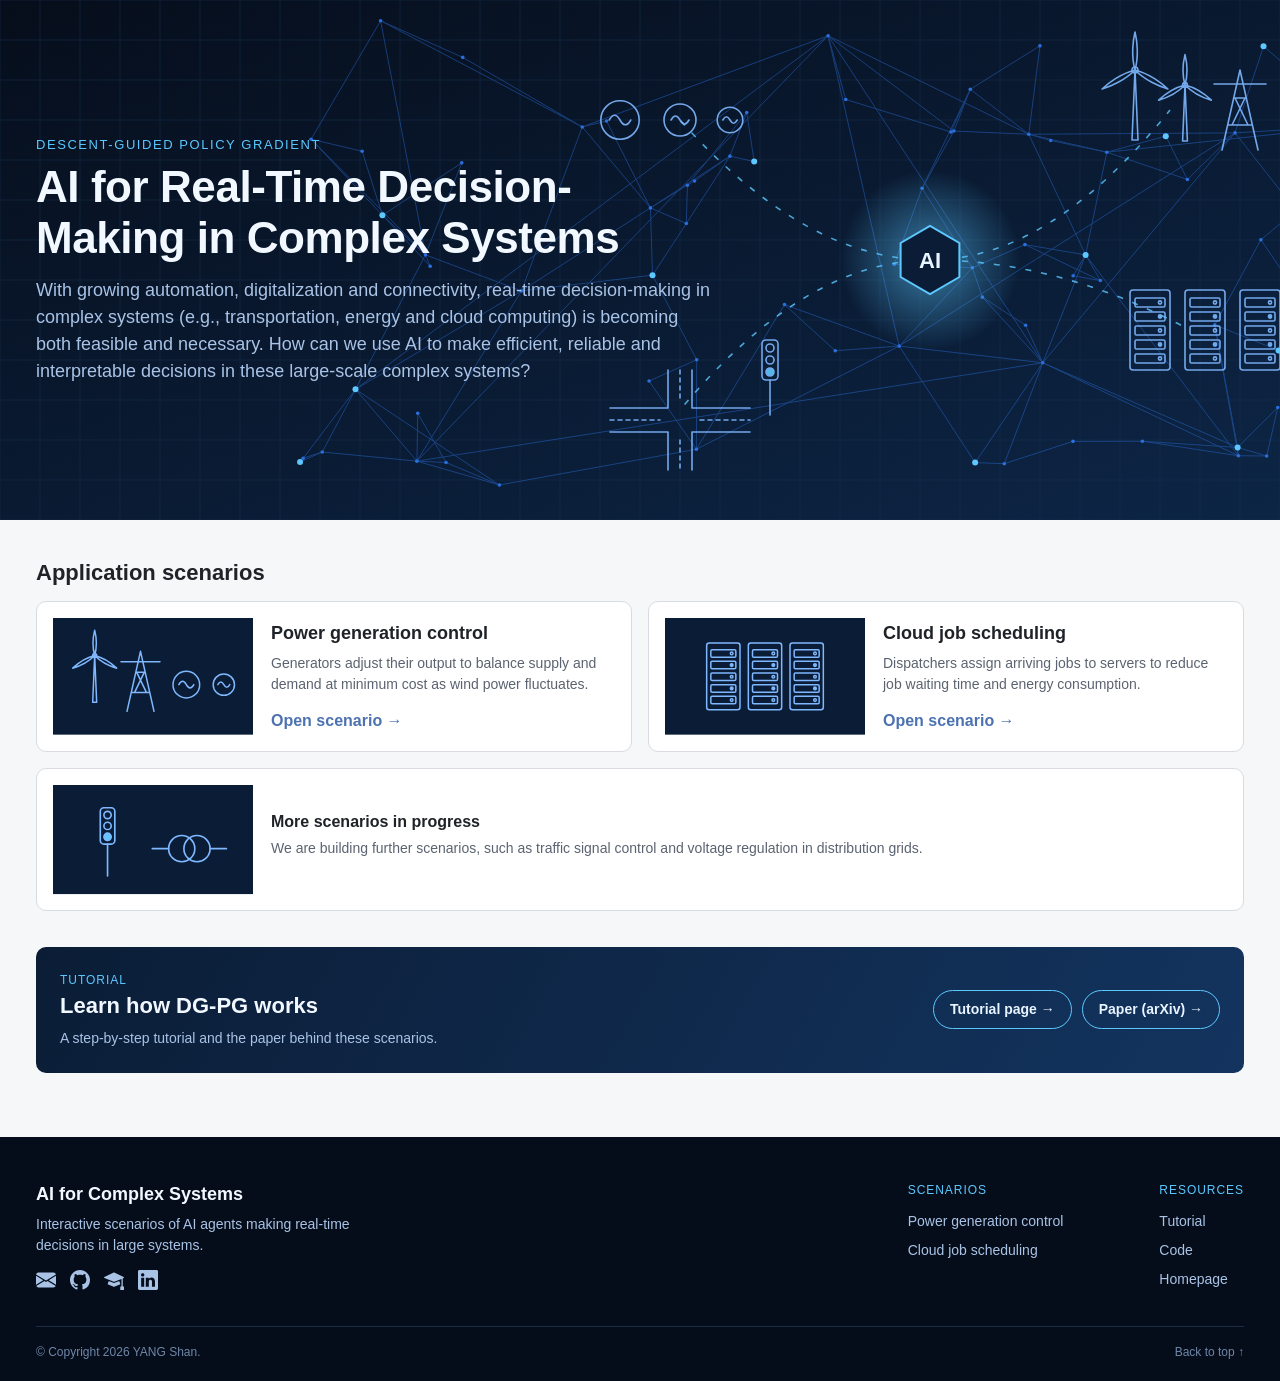
==== index.html @ fe3b3c69 "Update index.html" ====
<!doctype html>
<html lang="en">
<head>
  <meta charset="utf-8">
  <meta name="viewport" content="width=device-width, initial-scale=1">
  <title>AI for Complex Systems</title>
  <link rel="stylesheet" href="assets/site.css">
</head>
<body>
  <header class="hero">
    <div id="hero-art" class="hero-art" aria-hidden="true"></div>
    <div class="hero-text">
      <p class="hero-eyebrow">Descent-Guided Policy Gradient</p>
      <h1>AI for Real-Time Decision-Making in Complex Systems</h1>
      <p>With growing automation, digitalization and connectivity, real-time decision-making in complex systems (e.g., transportation, energy and cloud computing) is becoming both feasible and necessary. How can we use AI to make efficient, reliable and interpretable decisions in these large-scale complex systems?</p>
    </div>
  </header>

  <main class="page">
    <section class="section" id="scenarios" style="margin-top:8px">
      <h2>Application scenarios</h2>
      <div class="grid-2 scenarios">
        <a class="card scenario" href="power.html">
          <div class="scenario-thumb" id="thumb-power"></div>
          <div>
            <h3>Power generation control</h3>
            <p class="note">Generators adjust their output to balance supply and demand at minimum cost as wind power fluctuates.</p>
            <span class="enter">Open scenario →</span>
          </div>
        </a>
        <a class="card scenario" href="cloud.html">
          <div class="scenario-thumb" id="thumb-cloud"></div>
          <div>
            <h3>Cloud job scheduling</h3>
            <p class="note">Dispatchers assign arriving jobs to servers to reduce job waiting time and energy consumption.</p>
            <span class="enter">Open scenario →</span>
          </div>
        </a>
      </div>
      <div class="card more-scenarios">
        <div class="scenario-thumb small" id="thumb-more"></div>
        <div>
          <h3>More scenarios in progress</h3>
          <p class="note">We are building further scenarios, such as traffic signal control and voltage regulation in distribution grids.</p>
        </div>
      </div>
    </section>

    <section class="section">
      <div class="card tutorial" id="tutorial-link">
        <div>
          <p class="eyebrow">Tutorial</p>
          <h2>Learn how DG-PG works</h2>
          <p class="note">A step-by-step tutorial and the paper behind these scenarios.</p>
        </div>
        <div class="tutorial-links">
          <a class="pill" href="https://seanys.github.io/blog/2026/why-we-need-analytical-models-to-guide-training-for-scalable-multi-agent-learning/">Tutorial page →</a>
          <a class="pill" href="https://arxiv.org/abs/2602.20078">Paper (arXiv) →</a>
        </div>
      </div>
    </section>
  </main>

  <footer class="site-footer">
    <div class="footer-inner">
      <div class="footer-brand">
        <p class="footer-title">AI for Complex Systems</p>
        <p>Interactive scenarios of AI agents making real-time decisions in large systems.</p>
        <div class="footer-icons">
          <a href="mailto:yang-shan@nus.edu.sg" title="Email" aria-label="Email"><svg viewBox="0 0 16 16"><path d="M.05 3.555A2 2 0 012 2h12a2 2 0 011.95 1.555L8 8.414.05 3.555zM0 4.697v7.104l5.803-3.558L0 4.697zM6.761 8.83l-6.57 4.027A2 2 0 002 14h12a2 2 0 001.808-1.144l-6.57-4.027L8 9.586l-1.239-.757zm3.436-.586L16 11.801V4.697l-5.803 3.546z"/></svg></a>
          <a href="https://github.com/seanys" title="GitHub" aria-label="GitHub"><svg viewBox="0 0 16 16"><path d="M8 0C3.58 0 0 3.58 0 8c0 3.54 2.29 6.53 5.47 7.59.4.07.55-.17.55-.38 0-.19-.01-.82-.01-1.49-2.01.37-2.53-.49-2.69-.94-.09-.23-.48-.94-.82-1.13-.28-.15-.68-.52-.01-.53.63-.01 1.08.58 1.23.82.72 1.21 1.87.87 2.33.66.07-.52.28-.87.51-1.07-1.78-.2-3.64-.89-3.64-3.95 0-.87.31-1.59.82-2.15-.08-.2-.36-1.02.08-2.12 0 0 .67-.21 2.2.82.64-.18 1.32-.27 2-.27.68 0 1.36.09 2 .27 1.53-1.04 2.2-.82 2.2-.82.44 1.1.16 1.92.08 2.12.51.56.82 1.27.82 2.15 0 3.07-1.87 3.75-3.65 3.95.29.25.54.73.54 1.48 0 1.07-.01 1.93-.01 2.2 0 .21.15.46.55.38A8.013 8.013 0 0016 8c0-4.42-3.58-8-8-8z"/></svg></a>
          <a href="https://scholar.google.com/citations?user=Z__RCosAAAAJ" title="Google Scholar" aria-label="Google Scholar"><svg viewBox="0 0 16 16"><path d="M8.211 2.047a.5.5 0 00-.422 0l-7.5 3.5a.5.5 0 00.025.917l7.5 3a.5.5 0 00.372 0L14 7.14V13a1 1 0 00-1 1v2h3v-2a1 1 0 00-1-1V6.739l.686-.275a.5.5 0 00.025-.917l-7.5-3.5z"/><path d="M4.176 9.032a.5.5 0 00-.656.327l-.5 1.7a.5.5 0 00.294.605l4.5 1.8a.5.5 0 00.372 0l4.5-1.8a.5.5 0 00.294-.605l-.5-1.7a.5.5 0 00-.656-.327L8 10.466 4.176 9.032z"/></svg></a>
          <a href="https://www.linkedin.com/in/shan-yang-712135141" title="LinkedIn" aria-label="LinkedIn"><svg viewBox="0 0 16 16"><path d="M0 1.146C0 .513.526 0 1.175 0h13.65C15.474 0 16 .513 16 1.146v13.708c0 .633-.526 1.146-1.175 1.146H1.175C.526 16 0 15.487 0 14.854V1.146zm4.943 12.248V6.169H2.542v7.225h2.401zm-1.2-8.212c.837 0 1.358-.554 1.358-1.248-.015-.709-.52-1.248-1.342-1.248-.822 0-1.359.54-1.359 1.248 0 .694.521 1.248 1.327 1.248h.016zm4.908 8.212V9.359c0-.216.016-.432.08-.586.173-.431.568-.878 1.232-.878.869 0 1.216.662 1.216 1.634v3.865h2.401V9.25c0-2.22-1.184-3.252-2.764-3.252-1.274 0-1.845.7-2.165 1.193v.025h-.016a5.54 5.54 0 01.016-.025V6.169h-2.4c.03.678 0 7.225 0 7.225h2.4z"/></svg></a>
        </div>
      </div>
      <nav class="footer-col" aria-label="Scenarios">
        <p class="footer-head">Scenarios</p>
        <a href="power.html">Power generation control</a>
        <a href="cloud.html">Cloud job scheduling</a>
      </nav>
      <nav class="footer-col" aria-label="Resources">
        <p class="footer-head">Resources</p>
        <a href="https://seanys.github.io/blog/2026/why-we-need-analytical-models-to-guide-training-for-scalable-multi-agent-learning/">Tutorial</a>
        <a href="https://github.com/seanys/Descent-Guided-Policy-Gradient-for-Scalable-Cooperative-Multi-Agent-Learning">Code</a>
        <a href="https://seanys.github.io/">Homepage</a>
      </nav>
    </div>
    <div class="footer-bottom">
      <span>© Copyright 2026 <a href="https://seanys.github.io/">YANG Shan</a>.</span>
      <a href="#">Back to top ↑</a>
    </div>
  </footer>

  <script src="data/power.js"></script>
  <script src="data/cloud.js" onerror="window.DGPG_CLOUD = null"></script>
  <script src="assets/plot.js"></script>
  <script src="assets/home.js"></script>
</body>
</html>
---- assets/site.css ----
:root {
  /* Type scale (Material Design 3 baseline): 32 / 22 / 16 / 14 / 12 px. */
  --blue: #4C72B0;
  --orange: #DD8452;
  --green: #55A868;
  --red: #C44E52;
  --purple: #8172B3;
  --gray: #8C8C8C;
  --ink: #1f2328;
  --muted: #5b6370;
  --line: #d8dbe0;
  --grid: #ececec;
  --panel: #ffffff;
  --page: #f6f7f9;
  --bar: #b9c3d3;
  font-family: Helvetica, Arial, sans-serif;
  color: var(--ink);
}

* { box-sizing: border-box; }

body {
  margin: 0;
  background: var(--page);
  font-size: 16px;
  line-height: 1.5;
}

.page {
  max-width: 1240px;
  margin: 0 auto;
  padding: 28px 16px 64px;
}

a { color: var(--blue); text-decoration: none; }
a:hover { text-decoration: underline; }

h1 { font-size: 32px; margin: 4px 0 8px; letter-spacing: -0.01em; }
h2 { font-size: 22px; margin: 0 0 6px; }
h3 { font-size: 16px; margin: 0 0 4px; }
p { margin: 0 0 10px; }

.eyebrow {
  font-size: 12px;
  letter-spacing: 0.08em;
  text-transform: uppercase;
  color: var(--muted);
  margin: 0;
}

.lead { font-size: 16px; color: var(--muted); }
.note { font-size: 14px; color: var(--muted); }

.card {
  background: var(--panel);
  border: 1px solid var(--line);
  border-radius: 10px;
  padding: 16px;
}

.section { margin-top: 36px; }
.section > .intro { margin-bottom: 14px; }

.grid-2 { display: grid; grid-template-columns: 1fr 1fr; gap: 16px; }
.grid-3 { display: grid; grid-template-columns: repeat(3, 1fr); gap: 16px; }

@media (max-width: 860px) {
  .grid-2, .grid-3 { grid-template-columns: 1fr; }
}

.chips {
  display: grid;
  grid-template-columns: repeat(4, 1fr);
  gap: 10px;
  margin-top: 16px;
}
@media (max-width: 860px) { .chips { grid-template-columns: 1fr 1fr; } }
.chip {
  background: var(--panel);
  border: 1px solid var(--line);
  border-radius: 8px;
  padding: 10px 12px;
  font-size: 14px;
}
.chip b { display: block; font-size: 12px; letter-spacing: 0.06em; text-transform: uppercase; color: var(--muted); margin-bottom: 2px; }

.controls {
  display: flex;
  flex-wrap: wrap;
  align-items: center;
  gap: 12px;
  margin: 20px 0 14px;
  padding: 10px 0;
}
.controls input[type=range] { flex: 1; min-width: 160px; accent-color: var(--blue); }
.controls output { font-variant-numeric: tabular-nums; min-width: 92px; font-size: 14px; }

button {
  font: inherit;
  font-size: 14px;
  border: 1px solid var(--line);
  background: var(--panel);
  color: var(--ink);
  border-radius: 6px;
  padding: 6px 12px;
  cursor: pointer;
}
button.primary { background: var(--blue); border-color: var(--blue); color: #fff; min-width: 76px; }
button[aria-pressed=true] { background: var(--ink); color: #fff; border-color: var(--ink); }
.speed { display: flex; gap: 4px; }
.speed button { padding: 6px 8px; }

.panel-head { display: flex; justify-content: space-between; align-items: baseline; gap: 8px; }
.tag { font-size: 12px; font-weight: bold; padding: 2px 8px; border-radius: 10px; color: #fff; }
.tag.baseline { background: var(--orange); }
.tag.dgpg { background: var(--blue); }

.kpis { display: grid; grid-template-columns: repeat(3, 1fr); gap: 8px; margin: 10px 0 6px; }
.kpi { border-top: 1px solid var(--line); padding-top: 6px; }
.kpi span { display: block; font-size: 12px; color: var(--muted); }
.kpi strong { font-size: 22px; font-variant-numeric: tabular-nums; }

svg { display: block; width: 100%; height: auto; overflow: visible; }
svg text { font-family: Helvetica, Arial, sans-serif; fill: var(--ink); }
.axis-label { font-size: 14px; }
.tick-label { font-size: 12px; }
.legend-label { font-size: 14px; }
.fleet .tile { cursor: pointer; }
.fleet .tile:hover rect.frame { stroke: var(--ink); }

.legend-inline { display: flex; flex-wrap: wrap; gap: 14px; font-size: 14px; color: var(--muted); margin-top: 8px; }
.legend-inline i { display: inline-block; width: 14px; height: 3px; vertical-align: middle; margin-right: 5px; }

.formula { font-size: 16px; background: #f0f2f5; border-radius: 6px; padding: 8px 12px; display: inline-block; margin: 4px 0 10px; }

.scenario-card { display: grid; grid-template-columns: 220px 1fr; gap: 18px; align-items: center; color: inherit; }
.scenario-card:hover { text-decoration: none; border-color: var(--blue); }
@media (max-width: 640px) { .scenario-card { grid-template-columns: 1fr; } }
.enter { display: inline-block; margin-top: 8px; font-weight: bold; color: var(--blue); }

.slider-row { display: flex; align-items: center; gap: 10px; margin: 6px 0 10px; font-size: 14px; }
.slider-row input { flex: 1; accent-color: var(--blue); }

.problem { margin-top: 8px; }
.spec { display: grid; grid-template-columns: 1.3fr 1fr 1fr; gap: 14px; margin-top: 18px; }
@media (max-width: 860px) { .spec { grid-template-columns: 1fr; } }
.spec > div { display: grid; grid-template-columns: 36px 1fr; gap: 12px; align-items: start; padding: 14px; border-radius: 10px; background: var(--page); }
.spec b { display: block; font-size: 14px; margin-bottom: 2px; }
.spec p { margin: 0; font-size: 16px; }
.spec-icon { width: 36px; height: 36px; padding: 7px; border-radius: 50%; background: #fff; fill: none; stroke: var(--blue); stroke-width: 1.8; stroke-linecap: round; stroke-linejoin: round; }
.spec > div.goal { background: #e8eef7; }
.spec .goal b { color: var(--blue); }
.spec .goal p { font-size: 18px; font-weight: bold; line-height: 1.35; }
.kpi em.delta { display: block; font-style: normal; font-size: 12px; font-weight: bold; color: var(--green); }
.kpi em.delta.worse { color: var(--muted); }
.steps { padding: 8px 20px; }
.step { position: relative; display: grid; grid-template-columns: 40px 200px 1fr; gap: 18px; align-items: center; padding: 18px 0; border-top: 1px solid var(--line); }
.step:first-of-type { border-top: none; }
.step-num { width: 32px; height: 32px; border-radius: 50%; background: var(--blue); color: #fff; font-weight: bold; display: grid; place-items: center; z-index: 1; }
.step:not(:last-of-type)::before { content: ""; position: absolute; left: 15px; top: 50%; height: 100%; border-left: 2px solid #c9d4e5; }
.step-head b { display: block; font-size: 16px; }
.step-tag { display: inline-block; margin-top: 4px; font-size: 12px; color: var(--blue); background: #e8eef7; border-radius: 10px; padding: 1px 8px; }
.step-body math { font-size: 19px; }
.step-body p { margin: 6px 0 0; font-size: 14px; color: var(--muted); }
@media (max-width: 860px) { .step { grid-template-columns: 40px 1fr; } .step-body { grid-column: 2; } }
.scaling { gap: 28px; align-items: start; }
.scaling h3 { margin-bottom: 8px; }
.steps-lead { margin: 0 0 6px; color: var(--muted); }
.steps-summary { margin: 4px 0 16px; padding: 14px 16px; border-radius: 10px; background: #e8eef7; font-weight: bold; }

/* Overview page */
.hero { position: relative; min-height: 520px; overflow: hidden; background: #060d1a; display: flex; align-items: center; }
.hero-art { position: absolute; inset: 0; }
.hero-art svg { width: 100%; height: 100%; }
.hero-text { position: relative; max-width: 1240px; width: 100%; margin: 0 auto; padding: 0 16px; }
.hero-text > * { max-width: 680px; }
.hero-text h1 { color: #f2f8ff; font-size: 44px; line-height: 1.15; margin: 8px 0 14px; }
.hero-text p { color: #a9c3e6; font-size: 18px; margin: 0; }
.hero-text .hero-eyebrow { color: #5cc8ff; font-size: 13px; letter-spacing: 0.12em; text-transform: uppercase; }
@media (max-width: 860px) { .hero-text h1 { font-size: 32px; } }
.pulse { animation: pulse 2.6s ease-in-out infinite; }
@keyframes pulse { 0%, 100% { opacity: 0.35; } 50% { opacity: 1; } }
.flow { stroke-dasharray: 6 10; animation: flow 1.6s linear infinite; }
@keyframes flow { to { stroke-dashoffset: -32; } }
@media (prefers-reduced-motion: reduce) { .pulse, .flow { animation: none; } }

.scenarios { margin-top: 12px; }
.scenario { display: grid; grid-template-columns: 200px 1fr; gap: 18px; align-items: center; color: inherit; }
.scenario:hover, .more-scenarios:hover { text-decoration: none; border-color: var(--blue); }
.scenario-thumb svg { border-radius: 8px; }
.scenario h3 { font-size: 18px; margin-bottom: 6px; }
.scenario .note { margin-bottom: 6px; }
@media (max-width: 640px) { .scenario { grid-template-columns: 1fr; } }
.more-scenarios { display: grid; grid-template-columns: 200px 1fr; gap: 18px; align-items: center; margin-top: 16px; }
.scenario-thumb.small svg { max-height: 110px; }
.tutorial { display: flex; justify-content: space-between; align-items: center; gap: 20px; flex-wrap: wrap; padding: 24px; color: #e8f4ff; background: linear-gradient(120deg, #0b1d36, #13345f); border: none; }
.tutorial .eyebrow { color: #5cc8ff; }
.tutorial h2 { color: #f2f8ff; }
.tutorial .note { color: #a9c3e6; margin: 0; }
.tutorial-links { display: flex; gap: 10px; flex-wrap: wrap; }
.pill { display: inline-block; padding: 8px 16px; border-radius: 20px; border: 1px solid #5cc8ff; color: #e8f4ff; font-size: 14px; font-weight: bold; }
.pill:hover { background: rgba(92, 200, 255, 0.15); text-decoration: none; }

.site-footer { background: #060d1a; color: #a9c3e6; font-size: 14px; padding: 44px 0 20px; }
.site-footer a { color: #a9c3e6; }
.site-footer a:hover { color: #f2f8ff; text-decoration: none; }
.footer-inner { max-width: 1240px; margin: 0 auto; padding: 0 16px; display: grid; grid-template-columns: 1fr auto auto; gap: 96px; }
.footer-brand p { margin: 0 0 6px; max-width: 360px; }
.footer-title { color: #f2f8ff; font-size: 18px; font-weight: bold; }
.footer-icons { display: flex; gap: 14px; margin-top: 14px; }
.footer-icons svg { width: 20px; height: 20px; fill: currentColor; display: block; }
.footer-col { display: flex; flex-direction: column; gap: 8px; }
.footer-head { margin: 0 0 4px; color: #5cc8ff; font-size: 12px; letter-spacing: 0.08em; text-transform: uppercase; }
.footer-bottom { max-width: 1208px; margin: 36px auto 0; padding-top: 16px; border-top: 1px solid #1c2c45; display: flex; justify-content: space-between; gap: 16px; flex-wrap: wrap; font-size: 12px; color: #6f86a8; }
.footer-bottom a { color: #6f86a8; }
@media (max-width: 640px) { .footer-inner { grid-template-columns: 1fr 1fr; gap: 24px; } .footer-brand { grid-column: 1 / -1; } .footer-bottom { margin-left: 16px; margin-right: 16px; } }
body:has(> .site-footer) { min-height: 100vh; display: flex; flex-direction: column; }
body:has(> .site-footer) > main { flex: 1; width: 100%; }

.site-header { position: sticky; top: 0; z-index: 10; background: #060d1a; border-bottom: 1px solid #1c2c45; }
.header-inner { max-width: 1240px; margin: 0 auto; padding: 0 16px; height: 56px; display: flex; align-items: center; justify-content: space-between; gap: 16px; }
.header-brand { color: #f2f8ff; font-weight: bold; font-size: 16px; white-space: nowrap; }
.header-brand:hover { color: #fff; text-decoration: none; }
.header-nav { display: flex; align-items: center; gap: 24px; font-size: 14px; }
.header-nav > a, .nav-menu summary { color: #a9c3e6; white-space: nowrap; cursor: pointer; }
.header-nav > a:hover, .nav-menu summary:hover, .nav-menu[open] summary { color: #f2f8ff; text-decoration: none; }
.nav-menu { position: relative; }
.nav-menu summary { list-style: none; }
.nav-menu summary::-webkit-details-marker { display: none; }
.nav-menu summary::after { content: ""; display: inline-block; width: 6px; height: 6px; margin-left: 7px; border-right: 1.5px solid currentColor; border-bottom: 1.5px solid currentColor; transform: translateY(-3px) rotate(45deg); }
.nav-menu[open] summary::after { transform: translateY(0) rotate(-135deg); }
.nav-menu-list { position: absolute; right: 0; top: calc(100% + 14px); min-width: 240px; max-height: 70vh; overflow-y: auto; padding: 6px; background: #0b1d36; border: 1px solid #1c2c45; border-radius: 10px; box-shadow: 0 10px 28px rgba(0, 0, 0, 0.35); display: flex; flex-direction: column; }
.nav-menu-list a { color: #a9c3e6; padding: 8px 12px; border-radius: 6px; white-space: nowrap; }
.nav-menu-list a:hover { background: rgba(92, 200, 255, 0.12); color: #f2f8ff; text-decoration: none; }
.nav-menu-list a[aria-current=page] { color: #f2f8ff; background: rgba(92, 200, 255, 0.18); }
.nav-menu-list .nav-menu-all { margin-top: 4px; padding-top: 10px; border-top: 1px solid #1c2c45; border-radius: 0 0 6px 6px; color: #5cc8ff; }
@media (max-width: 640px) { .header-nav { gap: 18px; } .nav-menu-list { right: -60px; } }
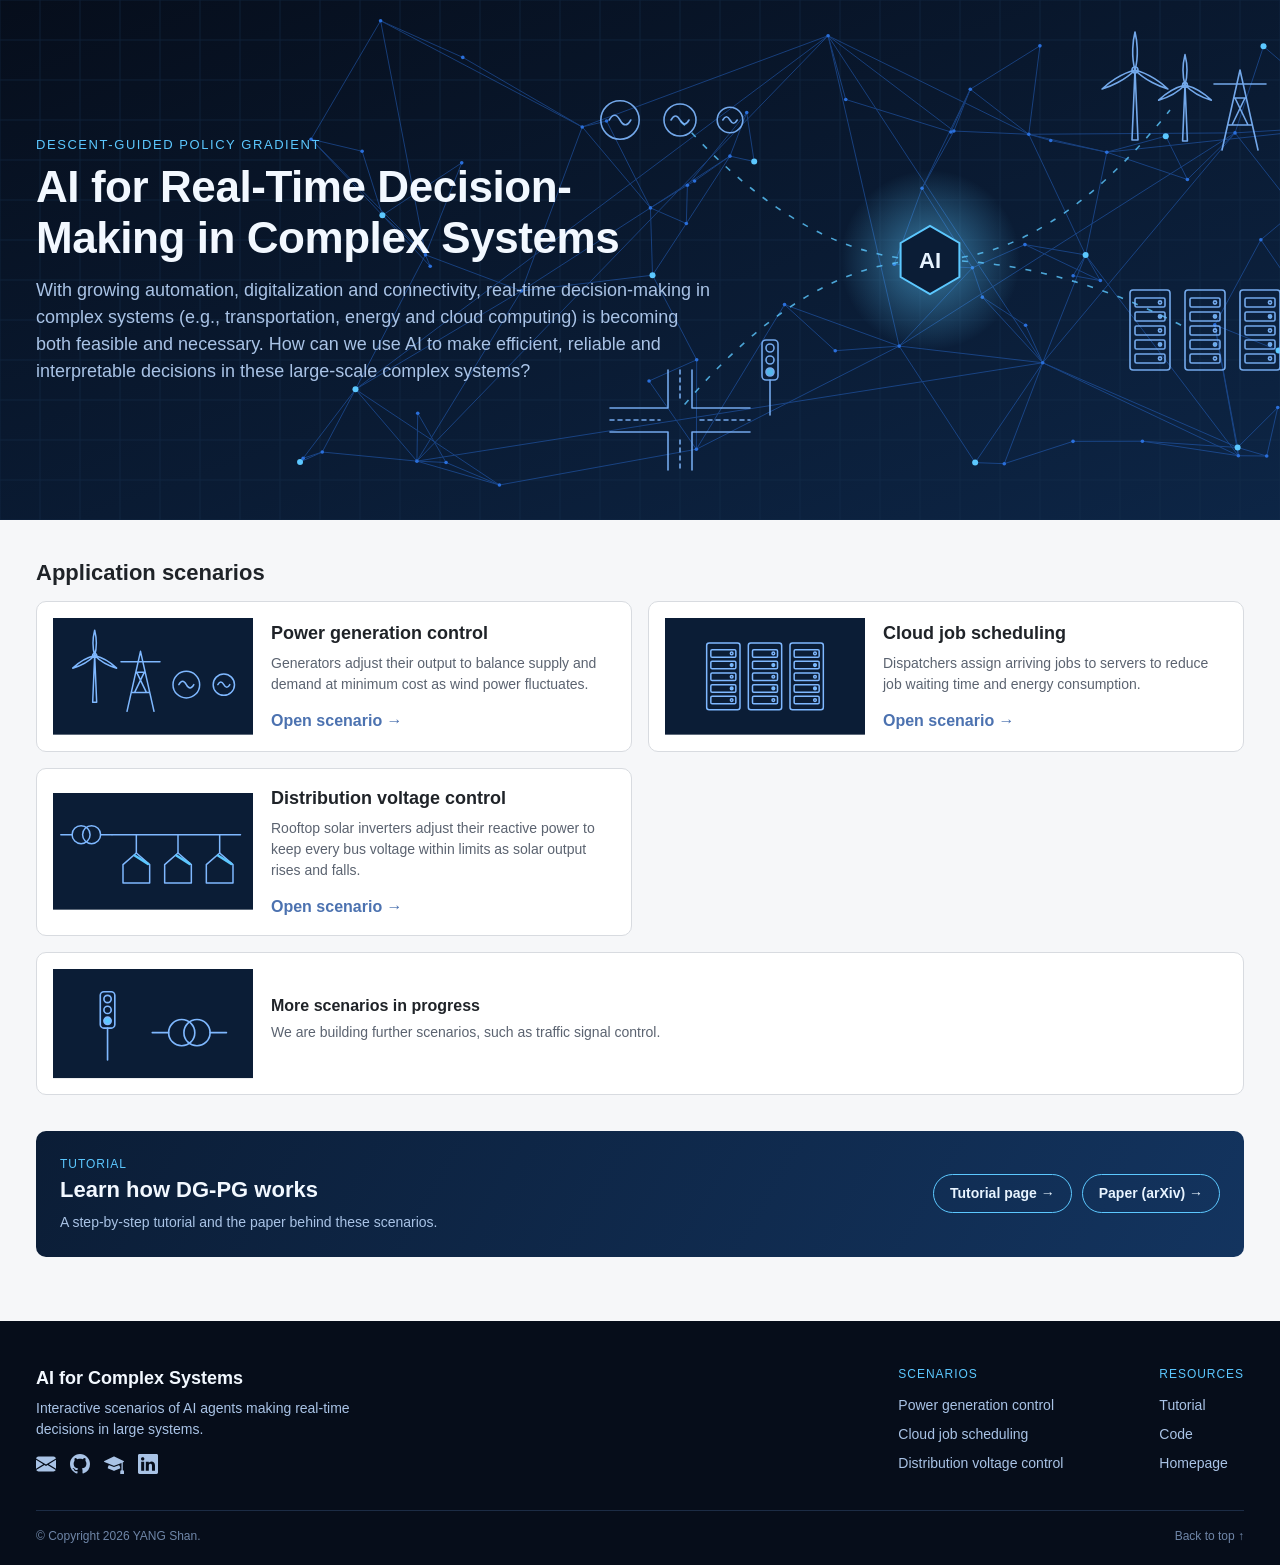
==== commit 1e18b4d7: "update" ====
--- a/index.html
+++ b/index.html
@@ -36,12 +36,20 @@
             <span class="enter">Open scenario →</span>
           </div>
         </a>
+        <a class="card scenario" href="voltage.html">
+          <div class="scenario-thumb" id="thumb-voltage"></div>
+          <div>
+            <h3>Distribution voltage control</h3>
+            <p class="note">Rooftop solar inverters adjust their reactive power to keep every bus voltage within limits as solar output rises and falls.</p>
+            <span class="enter">Open scenario →</span>
+          </div>
+        </a>
       </div>
       <div class="card more-scenarios">
         <div class="scenario-thumb small" id="thumb-more"></div>
         <div>
           <h3>More scenarios in progress</h3>
-          <p class="note">We are building further scenarios, such as traffic signal control and voltage regulation in distribution grids.</p>
+          <p class="note">We are building further scenarios, such as traffic signal control.</p>
         </div>
       </div>
     </section>
@@ -77,6 +85,7 @@
         <p class="footer-head">Scenarios</p>
         <a href="power.html">Power generation control</a>
         <a href="cloud.html">Cloud job scheduling</a>
+        <a href="voltage.html">Distribution voltage control</a>
       </nav>
       <nav class="footer-col" aria-label="Resources">
         <p class="footer-head">Resources</p>
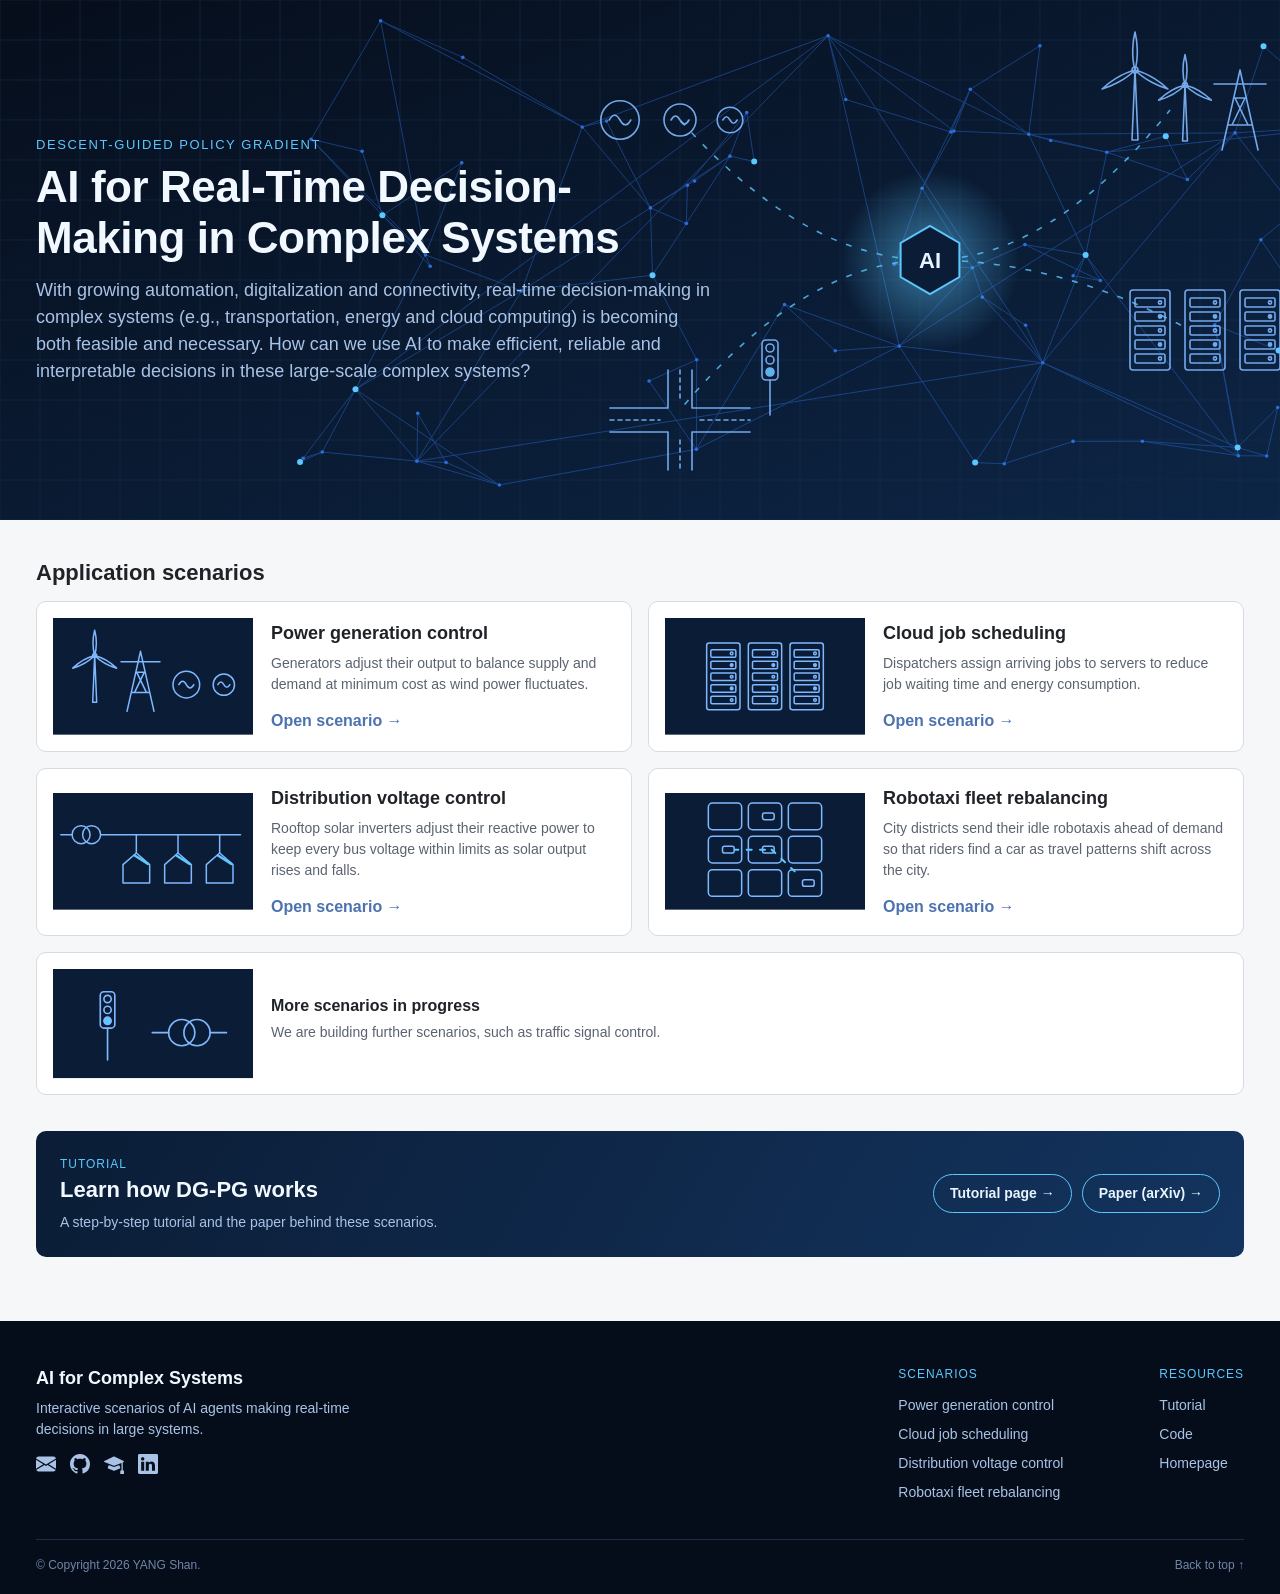
==== commit b018c689: "update" ====
--- a/index.html
+++ b/index.html
@@ -44,6 +44,14 @@
             <span class="enter">Open scenario →</span>
           </div>
         </a>
+        <a class="card scenario" href="rebalancing.html">
+          <div class="scenario-thumb" id="thumb-robotaxi"></div>
+          <div>
+            <h3>Robotaxi fleet rebalancing</h3>
+            <p class="note">City districts send their idle robotaxis ahead of demand so that riders find a car as travel patterns shift across the city.</p>
+            <span class="enter">Open scenario →</span>
+          </div>
+        </a>
       </div>
       <div class="card more-scenarios">
         <div class="scenario-thumb small" id="thumb-more"></div>
@@ -86,6 +94,7 @@
         <a href="power.html">Power generation control</a>
         <a href="cloud.html">Cloud job scheduling</a>
         <a href="voltage.html">Distribution voltage control</a>
+        <a href="rebalancing.html">Robotaxi fleet rebalancing</a>
       </nav>
       <nav class="footer-col" aria-label="Resources">
         <p class="footer-head">Resources</p>
--- a/assets/site.css
+++ b/assets/site.css
@@ -235,3 +235,10 @@
 .nav-menu-list a[aria-current=page] { color: #f2f8ff; background: rgba(92, 200, 255, 0.18); }
 .nav-menu-list .nav-menu-all { margin-top: 4px; padding-top: 10px; border-top: 1px solid #1c2c45; border-radius: 0 0 6px 6px; color: #5cc8ff; }
 @media (max-width: 640px) { .header-nav { gap: 18px; } .nav-menu-list { right: -60px; } }
+
+/* Robotaxi rebalancing page */
+.timeline-card { margin-top: 16px; padding-bottom: 10px; }
+.pattern-now { display: flex; flex-wrap: wrap; align-items: baseline; gap: 10px; margin-bottom: 8px; font-size: 16px; }
+.pattern-now .note { margin: 0; }
+.pattern-dot { display: inline-block; width: 12px; height: 12px; border-radius: 50%; align-self: center; }
+.city svg { max-width: 600px; margin: 8px auto 0; }
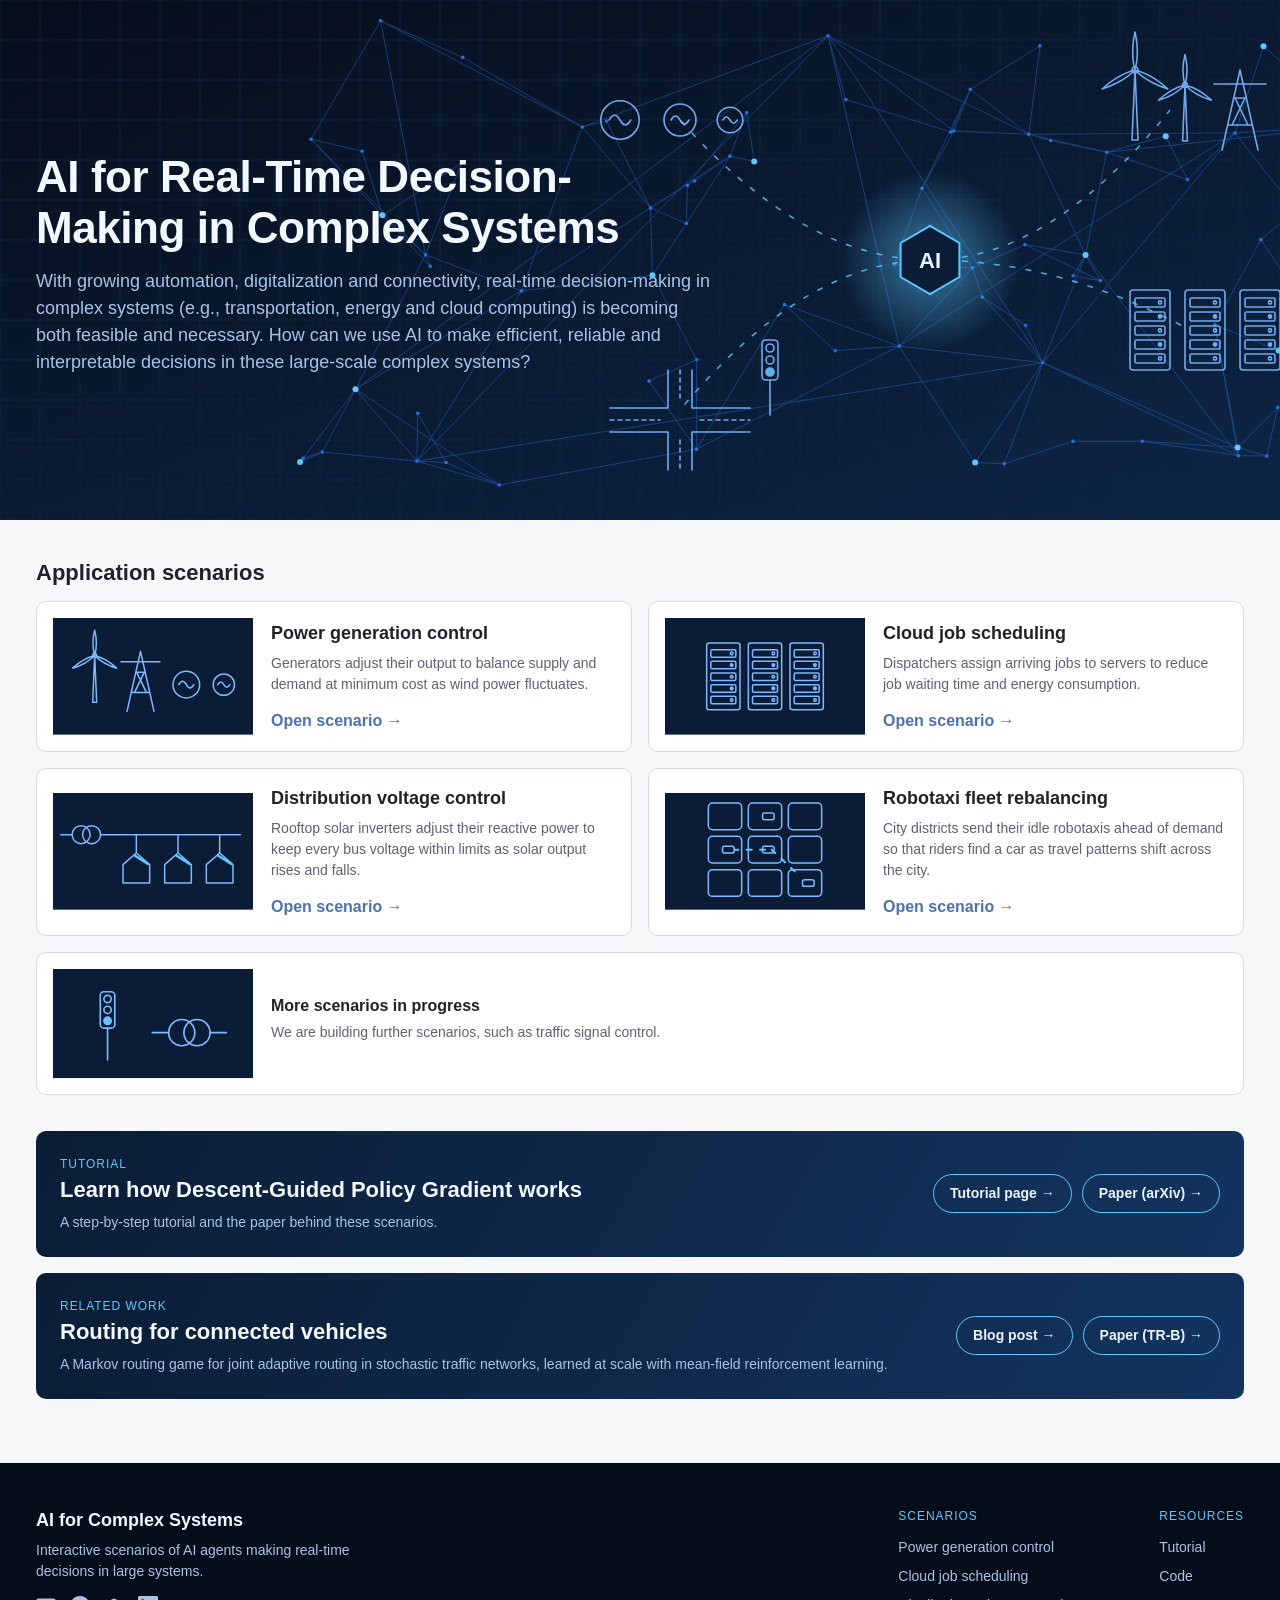
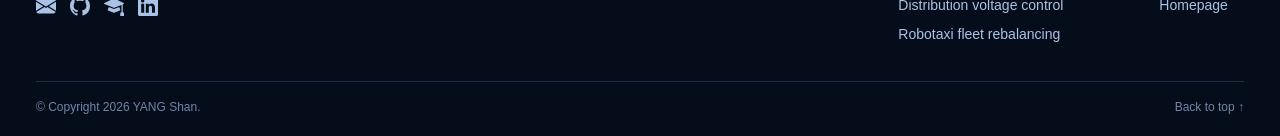
==== commit db94b5be: "update" ====
--- a/index.html
+++ b/index.html
@@ -1,6 +1,14 @@
 <!doctype html>
 <html lang="en">
 <head>
+  <!-- Google tag (gtag.js) -->
+  <script async src="https://www.googletagmanager.com/gtag/js?id=G-F93VYS39NR"></script>
+  <script>
+    window.dataLayer = window.dataLayer || [];
+    function gtag(){dataLayer.push(arguments);}
+    gtag('js', new Date());
+    gtag('config', 'G-F93VYS39NR');
+  </script>
   <meta charset="utf-8">
   <meta name="viewport" content="width=device-width, initial-scale=1">
   <title>AI for Complex Systems</title>
@@ -10,7 +18,6 @@
   <header class="hero">
     <div id="hero-art" class="hero-art" aria-hidden="true"></div>
     <div class="hero-text">
-      <p class="hero-eyebrow">Descent-Guided Policy Gradient</p>
       <h1>AI for Real-Time Decision-Making in Complex Systems</h1>
       <p>With growing automation, digitalization and connectivity, real-time decision-making in complex systems (e.g., transportation, energy and cloud computing) is becoming both feasible and necessary. How can we use AI to make efficient, reliable and interpretable decisions in these large-scale complex systems?</p>
     </div>
@@ -66,12 +73,23 @@
       <div class="card tutorial" id="tutorial-link">
         <div>
           <p class="eyebrow">Tutorial</p>
-          <h2>Learn how DG-PG works</h2>
+          <h2>Learn how Descent-Guided Policy Gradient works</h2>
           <p class="note">A step-by-step tutorial and the paper behind these scenarios.</p>
         </div>
         <div class="tutorial-links">
           <a class="pill" href="https://seanys.github.io/blog/2026/why-we-need-analytical-models-to-guide-training-for-scalable-multi-agent-learning/">Tutorial page →</a>
           <a class="pill" href="https://arxiv.org/abs/2602.20078">Paper (arXiv) →</a>
+        </div>
+      </div>
+      <div class="card tutorial" id="routing-link">
+        <div>
+          <p class="eyebrow">Related work</p>
+          <h2>Routing for connected vehicles</h2>
+          <p class="note">A Markov routing game for joint adaptive routing in stochastic traffic networks, learned at scale with mean-field reinforcement learning.</p>
+        </div>
+        <div class="tutorial-links">
+          <a class="pill" href="https://seanys.github.io/blog/2026/routing-for-connected-vehicles/">Blog post →</a>
+          <a class="pill" href="https://www.sciencedirect.com/science/article/abs/pii/S0191261524001218">Paper (TR-B) →</a>
         </div>
       </div>
     </section>
--- a/assets/site.css
+++ b/assets/site.css
@@ -198,6 +198,7 @@
 .tutorial h2 { color: #f2f8ff; }
 .tutorial .note { color: #a9c3e6; margin: 0; }
 .tutorial-links { display: flex; gap: 10px; flex-wrap: wrap; }
+.tutorial + .tutorial { margin-top: 16px; }
 .pill { display: inline-block; padding: 8px 16px; border-radius: 20px; border: 1px solid #5cc8ff; color: #e8f4ff; font-size: 14px; font-weight: bold; }
 .pill:hover { background: rgba(92, 200, 255, 0.15); text-decoration: none; }
 
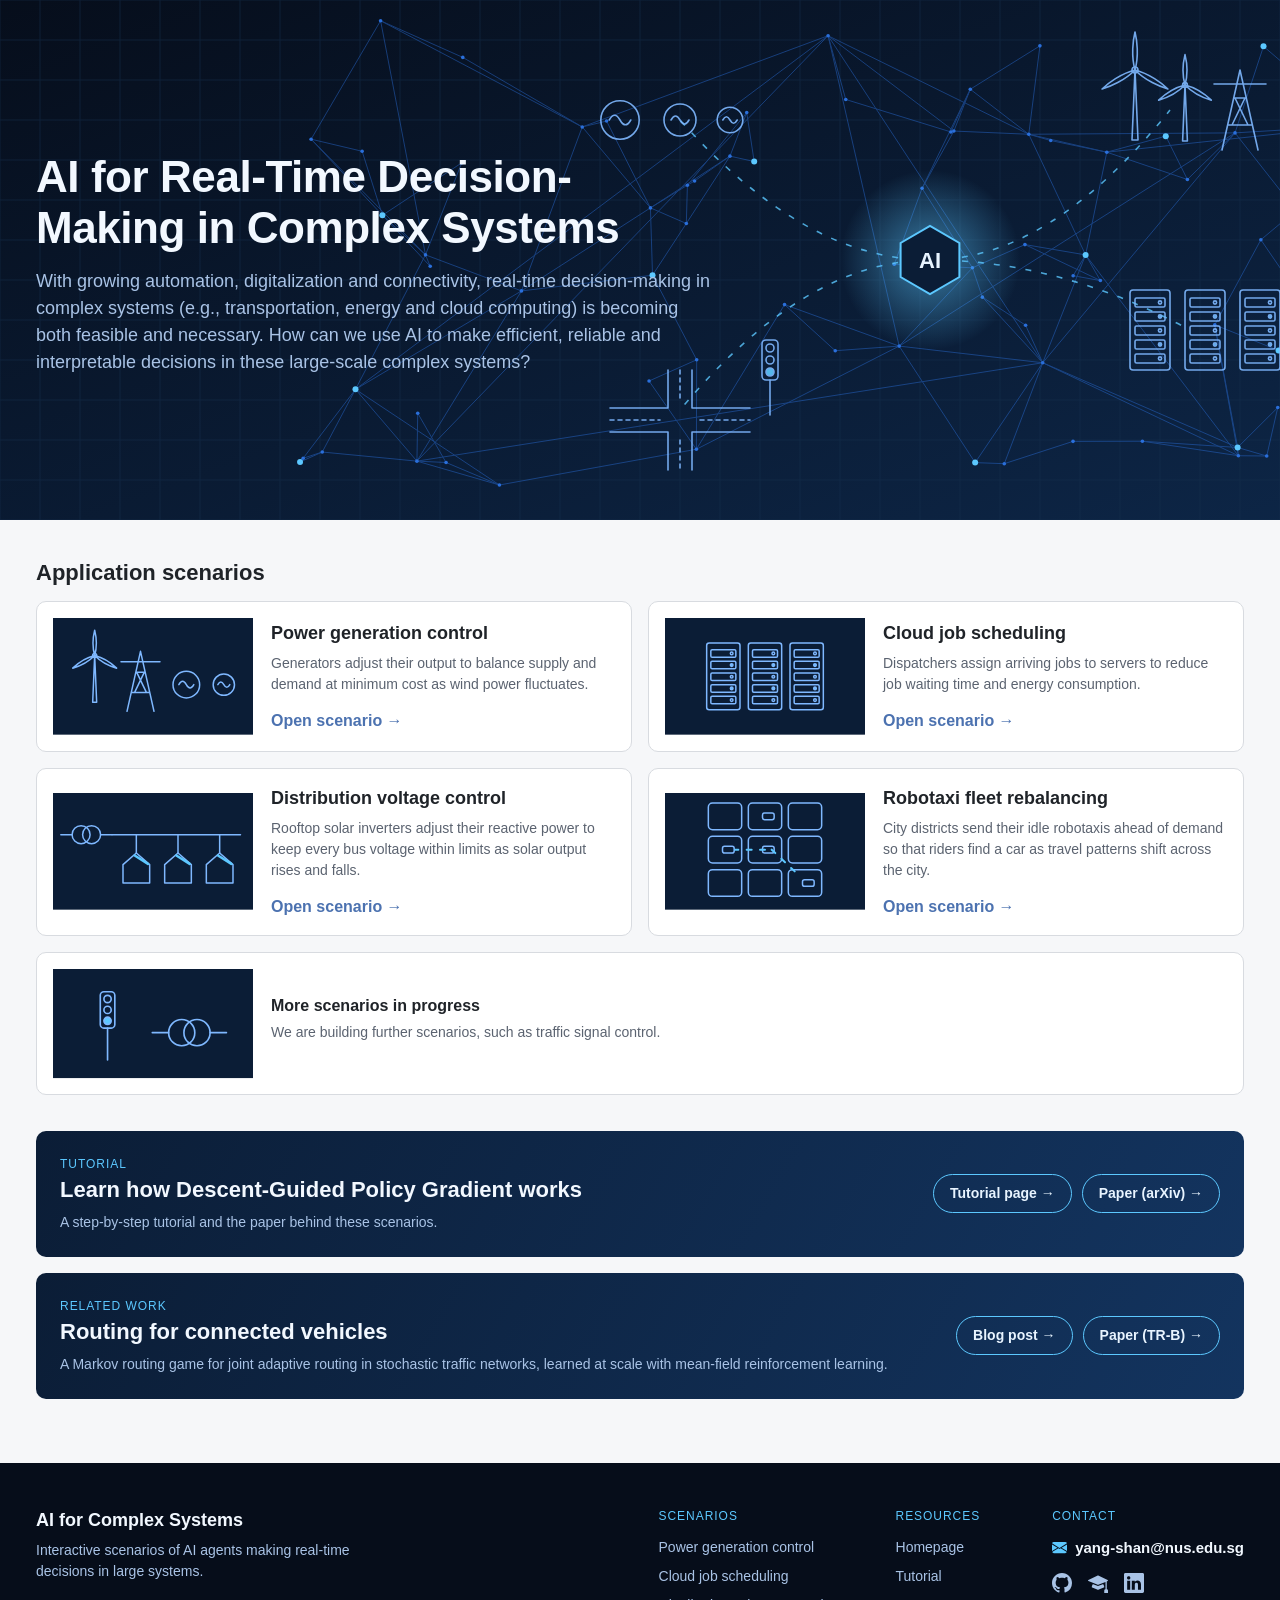
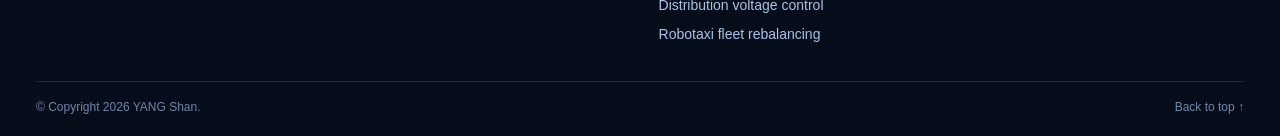
==== commit 08a4060a: "update" ====
--- a/index.html
+++ b/index.html
@@ -95,37 +95,7 @@
     </section>
   </main>
 
-  <footer class="site-footer">
-    <div class="footer-inner">
-      <div class="footer-brand">
-        <p class="footer-title">AI for Complex Systems</p>
-        <p>Interactive scenarios of AI agents making real-time decisions in large systems.</p>
-        <div class="footer-icons">
-          <a href="mailto:yang-shan@nus.edu.sg" title="Email" aria-label="Email"><svg viewBox="0 0 16 16"><path d="M.05 3.555A2 2 0 012 2h12a2 2 0 011.95 1.555L8 8.414.05 3.555zM0 4.697v7.104l5.803-3.558L0 4.697zM6.761 8.83l-6.57 4.027A2 2 0 002 14h12a2 2 0 001.808-1.144l-6.57-4.027L8 9.586l-1.239-.757zm3.436-.586L16 11.801V4.697l-5.803 3.546z"/></svg></a>
-          <a href="https://github.com/seanys" title="GitHub" aria-label="GitHub"><svg viewBox="0 0 16 16"><path d="M8 0C3.58 0 0 3.58 0 8c0 3.54 2.29 6.53 5.47 7.59.4.07.55-.17.55-.38 0-.19-.01-.82-.01-1.49-2.01.37-2.53-.49-2.69-.94-.09-.23-.48-.94-.82-1.13-.28-.15-.68-.52-.01-.53.63-.01 1.08.58 1.23.82.72 1.21 1.87.87 2.33.66.07-.52.28-.87.51-1.07-1.78-.2-3.64-.89-3.64-3.95 0-.87.31-1.59.82-2.15-.08-.2-.36-1.02.08-2.12 0 0 .67-.21 2.2.82.64-.18 1.32-.27 2-.27.68 0 1.36.09 2 .27 1.53-1.04 2.2-.82 2.2-.82.44 1.1.16 1.92.08 2.12.51.56.82 1.27.82 2.15 0 3.07-1.87 3.75-3.65 3.95.29.25.54.73.54 1.48 0 1.07-.01 1.93-.01 2.2 0 .21.15.46.55.38A8.013 8.013 0 0016 8c0-4.42-3.58-8-8-8z"/></svg></a>
-          <a href="https://scholar.google.com/citations?user=Z__RCosAAAAJ" title="Google Scholar" aria-label="Google Scholar"><svg viewBox="0 0 16 16"><path d="M8.211 2.047a.5.5 0 00-.422 0l-7.5 3.5a.5.5 0 00.025.917l7.5 3a.5.5 0 00.372 0L14 7.14V13a1 1 0 00-1 1v2h3v-2a1 1 0 00-1-1V6.739l.686-.275a.5.5 0 00.025-.917l-7.5-3.5z"/><path d="M4.176 9.032a.5.5 0 00-.656.327l-.5 1.7a.5.5 0 00.294.605l4.5 1.8a.5.5 0 00.372 0l4.5-1.8a.5.5 0 00.294-.605l-.5-1.7a.5.5 0 00-.656-.327L8 10.466 4.176 9.032z"/></svg></a>
-          <a href="https://www.linkedin.com/in/shan-yang-712135141" title="LinkedIn" aria-label="LinkedIn"><svg viewBox="0 0 16 16"><path d="M0 1.146C0 .513.526 0 1.175 0h13.65C15.474 0 16 .513 16 1.146v13.708c0 .633-.526 1.146-1.175 1.146H1.175C.526 16 0 15.487 0 14.854V1.146zm4.943 12.248V6.169H2.542v7.225h2.401zm-1.2-8.212c.837 0 1.358-.554 1.358-1.248-.015-.709-.52-1.248-1.342-1.248-.822 0-1.359.54-1.359 1.248 0 .694.521 1.248 1.327 1.248h.016zm4.908 8.212V9.359c0-.216.016-.432.08-.586.173-.431.568-.878 1.232-.878.869 0 1.216.662 1.216 1.634v3.865h2.401V9.25c0-2.22-1.184-3.252-2.764-3.252-1.274 0-1.845.7-2.165 1.193v.025h-.016a5.54 5.54 0 01.016-.025V6.169h-2.4c.03.678 0 7.225 0 7.225h2.4z"/></svg></a>
-        </div>
-      </div>
-      <nav class="footer-col" aria-label="Scenarios">
-        <p class="footer-head">Scenarios</p>
-        <a href="power.html">Power generation control</a>
-        <a href="cloud.html">Cloud job scheduling</a>
-        <a href="voltage.html">Distribution voltage control</a>
-        <a href="rebalancing.html">Robotaxi fleet rebalancing</a>
-      </nav>
-      <nav class="footer-col" aria-label="Resources">
-        <p class="footer-head">Resources</p>
-        <a href="https://seanys.github.io/blog/2026/why-we-need-analytical-models-to-guide-training-for-scalable-multi-agent-learning/">Tutorial</a>
-        <a href="https://github.com/seanys/Descent-Guided-Policy-Gradient-for-Scalable-Cooperative-Multi-Agent-Learning">Code</a>
-        <a href="https://seanys.github.io/">Homepage</a>
-      </nav>
-    </div>
-    <div class="footer-bottom">
-      <span>© Copyright 2026 <a href="https://seanys.github.io/">YANG Shan</a>.</span>
-      <a href="#">Back to top ↑</a>
-    </div>
-  </footer>
+  <script src="assets/layout.js" data-part="footer"></script>
 
   <script src="data/power.js"></script>
   <script src="data/cloud.js" onerror="window.DGPG_CLOUD = null"></script>
--- a/assets/site.css
+++ b/assets/site.css
@@ -205,16 +205,20 @@
 .site-footer { background: #060d1a; color: #a9c3e6; font-size: 14px; padding: 44px 0 20px; }
 .site-footer a { color: #a9c3e6; }
 .site-footer a:hover { color: #f2f8ff; text-decoration: none; }
-.footer-inner { max-width: 1240px; margin: 0 auto; padding: 0 16px; display: grid; grid-template-columns: 1fr auto auto; gap: 96px; }
+.footer-inner { max-width: 1240px; margin: 0 auto; padding: 0 16px; display: grid; grid-template-columns: 1fr auto auto auto; gap: 72px; }
 .footer-brand p { margin: 0 0 6px; max-width: 360px; }
 .footer-title { color: #f2f8ff; font-size: 18px; font-weight: bold; }
-.footer-icons { display: flex; gap: 14px; margin-top: 14px; }
+.site-footer .footer-email { display: inline-flex; align-items: center; gap: 8px; color: #f2f8ff; font-size: 15px; font-weight: bold; white-space: nowrap; }
+.site-footer .footer-email:hover { color: #5cc8ff; }
+.footer-email svg { width: 15px; height: 15px; fill: #5cc8ff; flex: none; }
+.footer-icons { display: flex; gap: 16px; margin-top: 6px; }
 .footer-icons svg { width: 20px; height: 20px; fill: currentColor; display: block; }
 .footer-col { display: flex; flex-direction: column; gap: 8px; }
 .footer-head { margin: 0 0 4px; color: #5cc8ff; font-size: 12px; letter-spacing: 0.08em; text-transform: uppercase; }
-.footer-bottom { max-width: 1208px; margin: 36px auto 0; padding-top: 16px; border-top: 1px solid #1c2c45; display: flex; justify-content: space-between; gap: 16px; flex-wrap: wrap; font-size: 12px; color: #6f86a8; }
+.footer-bottom { max-width: 1208px; width: calc(100% - 32px); margin: 36px auto 0; padding-top: 16px; border-top: 1px solid #1c2c45; display: flex; justify-content: space-between; gap: 16px; flex-wrap: wrap; font-size: 12px; color: #6f86a8; }
 .footer-bottom a { color: #6f86a8; }
-@media (max-width: 640px) { .footer-inner { grid-template-columns: 1fr 1fr; gap: 24px; } .footer-brand { grid-column: 1 / -1; } .footer-bottom { margin-left: 16px; margin-right: 16px; } }
+@media (max-width: 960px) { .footer-inner { gap: 40px; } }
+@media (max-width: 640px) { .footer-inner { grid-template-columns: 1fr 1fr; gap: 24px; } .footer-brand, .footer-contact { grid-column: 1 / -1; } }
 body:has(> .site-footer) { min-height: 100vh; display: flex; flex-direction: column; }
 body:has(> .site-footer) > main { flex: 1; width: 100%; }
 
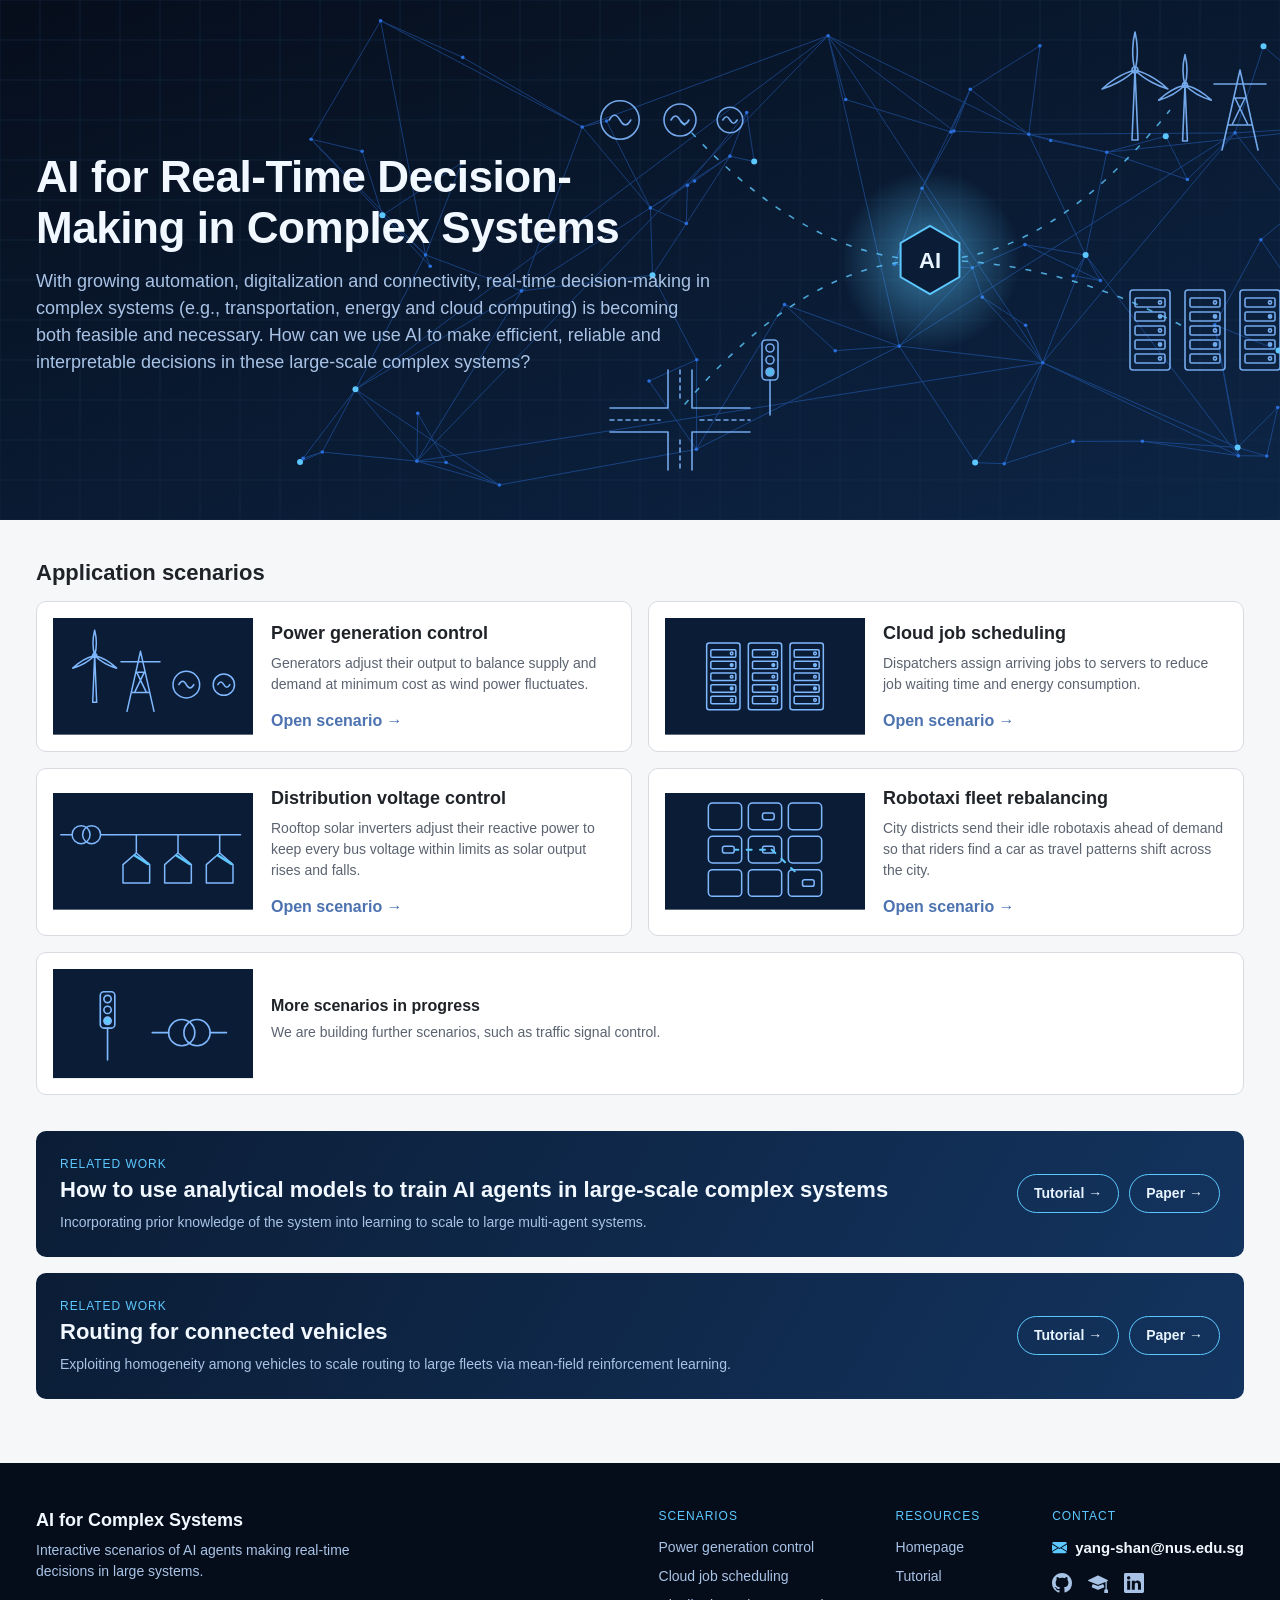
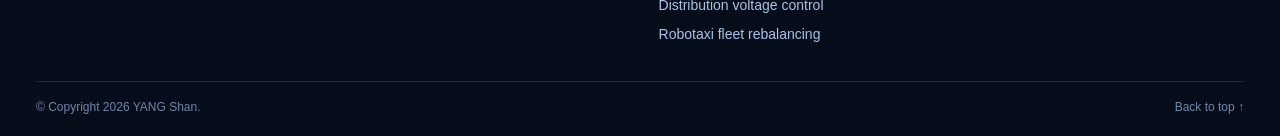
==== commit 1b43b3f9: "update" ====
--- a/index.html
+++ b/index.html
@@ -13,6 +13,9 @@
   <meta name="viewport" content="width=device-width, initial-scale=1">
   <title>AI for Complex Systems</title>
   <link rel="stylesheet" href="assets/site.css">
+  <link rel="icon" href="assets/favicon.svg" type="image/svg+xml">
+  <link rel="icon" href="assets/favicon-32.png" type="image/png" sizes="32x32">
+  <link rel="apple-touch-icon" href="assets/apple-touch-icon.png">
 </head>
 <body>
   <header class="hero">
@@ -72,24 +75,24 @@
     <section class="section">
       <div class="card tutorial" id="tutorial-link">
         <div>
-          <p class="eyebrow">Tutorial</p>
-          <h2>Learn how Descent-Guided Policy Gradient works</h2>
-          <p class="note">A step-by-step tutorial and the paper behind these scenarios.</p>
+          <p class="eyebrow">Related work</p>
+          <h2>How to use analytical models to train AI agents in large-scale complex systems</h2>
+          <p class="note">Incorporating prior knowledge of the system into learning to scale to large multi-agent systems.</p>
         </div>
         <div class="tutorial-links">
-          <a class="pill" href="https://seanys.github.io/blog/2026/why-we-need-analytical-models-to-guide-training-for-scalable-multi-agent-learning/">Tutorial page →</a>
-          <a class="pill" href="https://arxiv.org/abs/2602.20078">Paper (arXiv) →</a>
+          <a class="pill" href="https://seanys.github.io/blog/2026/why-we-need-analytical-models-to-guide-training-for-scalable-multi-agent-learning/">Tutorial →</a>
+          <a class="pill" href="https://arxiv.org/abs/2602.20078">Paper →</a>
         </div>
       </div>
       <div class="card tutorial" id="routing-link">
         <div>
           <p class="eyebrow">Related work</p>
           <h2>Routing for connected vehicles</h2>
-          <p class="note">A Markov routing game for joint adaptive routing in stochastic traffic networks, learned at scale with mean-field reinforcement learning.</p>
+          <p class="note">Exploiting homogeneity among vehicles to scale routing to large fleets via mean-field reinforcement learning.</p>
         </div>
         <div class="tutorial-links">
-          <a class="pill" href="https://seanys.github.io/blog/2026/routing-for-connected-vehicles/">Blog post →</a>
-          <a class="pill" href="https://www.sciencedirect.com/science/article/abs/pii/S0191261524001218">Paper (TR-B) →</a>
+          <a class="pill" href="https://seanys.github.io/blog/2026/routing-for-connected-vehicles/">Tutorial →</a>
+          <a class="pill" href="https://www.sciencedirect.com/science/article/abs/pii/S0191261524001218">Paper →</a>
         </div>
       </div>
     </section>
--- a/assets/site.css
+++ b/assets/site.css
@@ -197,7 +197,8 @@
 .tutorial .eyebrow { color: #5cc8ff; }
 .tutorial h2 { color: #f2f8ff; }
 .tutorial .note { color: #a9c3e6; margin: 0; }
-.tutorial-links { display: flex; gap: 10px; flex-wrap: wrap; }
+.tutorial > div:first-child { flex: 1 1 480px; min-width: 0; }
+.tutorial-links { display: flex; gap: 10px; flex-wrap: wrap; flex: none; }
 .tutorial + .tutorial { margin-top: 16px; }
 .pill { display: inline-block; padding: 8px 16px; border-radius: 20px; border: 1px solid #5cc8ff; color: #e8f4ff; font-size: 14px; font-weight: bold; }
 .pill:hover { background: rgba(92, 200, 255, 0.15); text-decoration: none; }
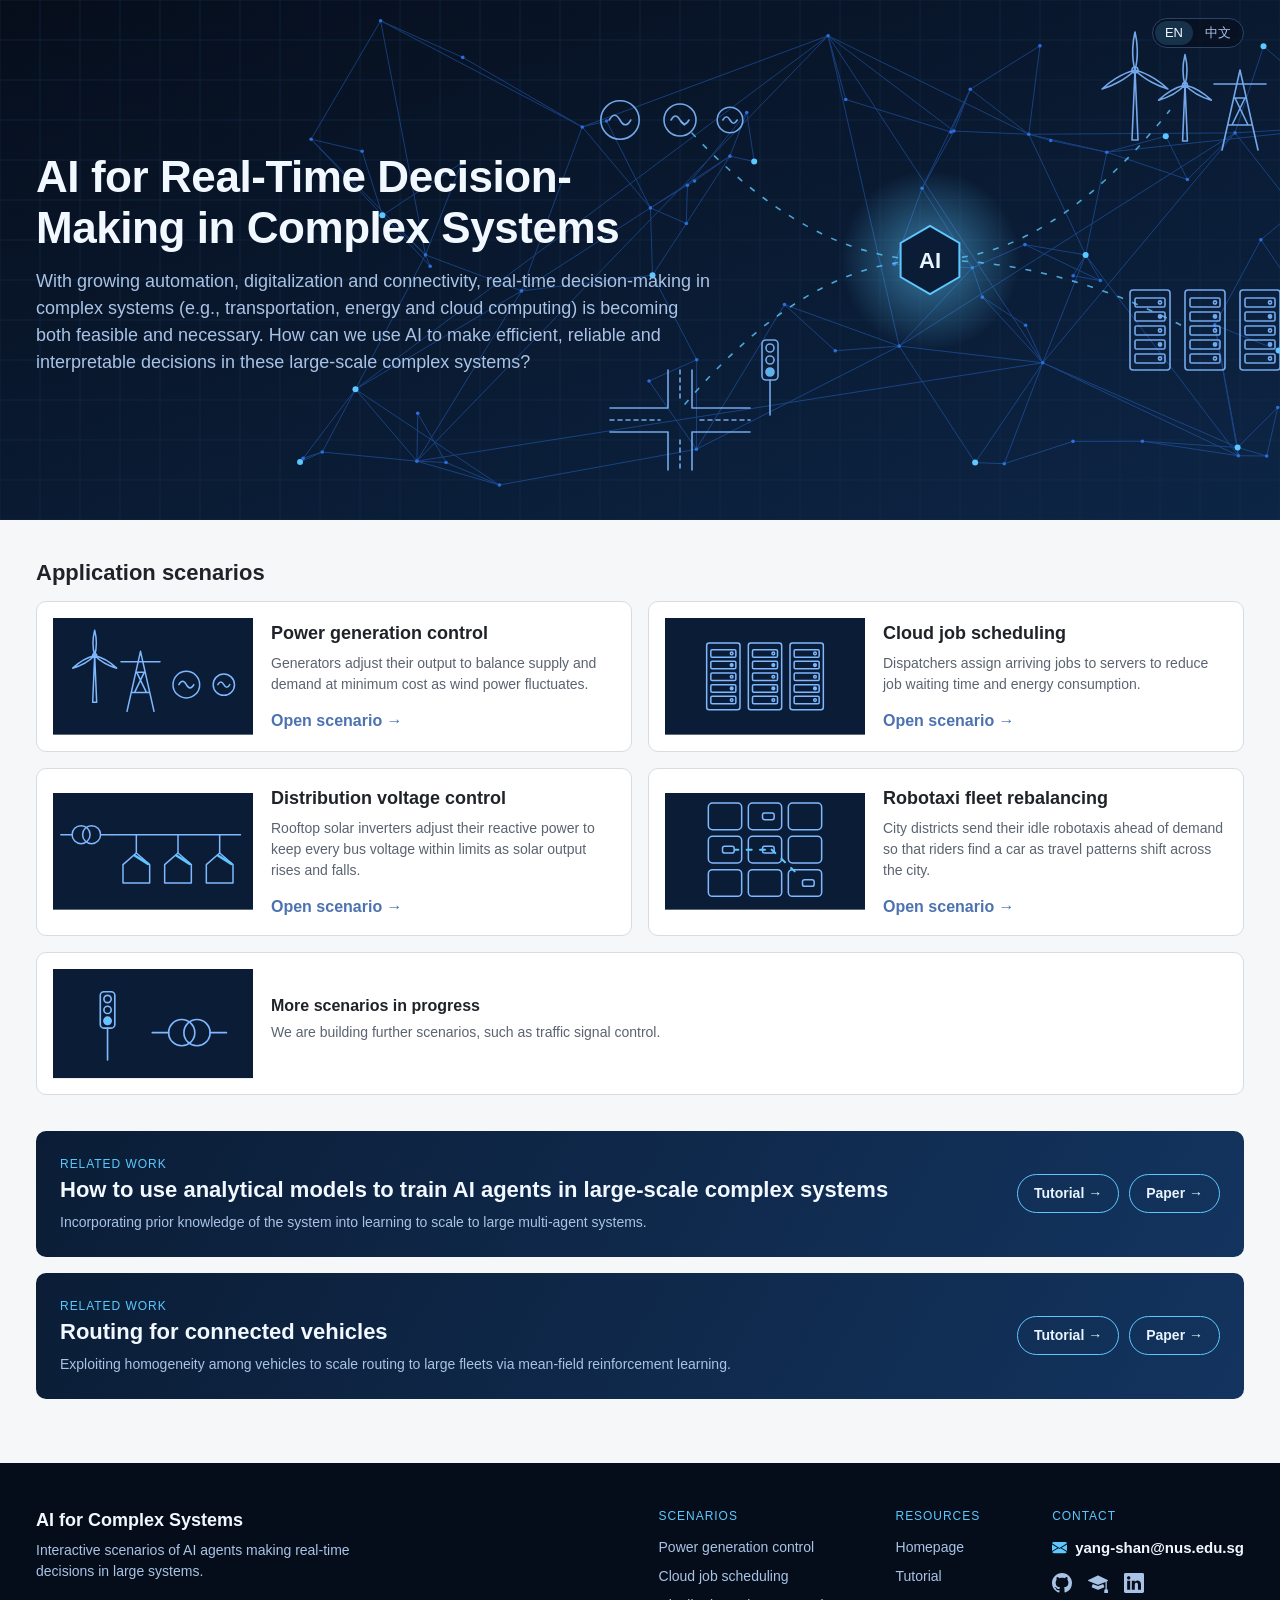
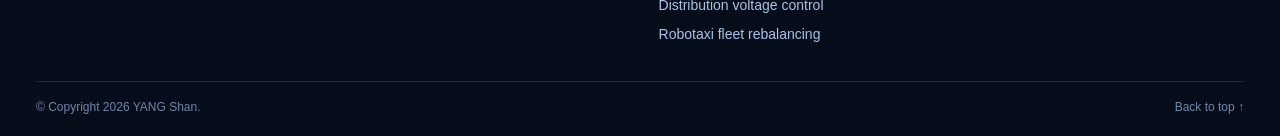
==== commit d5901b5c: "Chinese version" ====
--- a/index.html
+++ b/index.html
@@ -13,6 +13,8 @@
   <meta name="viewport" content="width=device-width, initial-scale=1">
   <title>AI for Complex Systems</title>
   <link rel="stylesheet" href="assets/site.css">
+  <script src="assets/i18n-zh.js"></script>
+  <script src="assets/i18n.js"></script>
   <link rel="icon" href="assets/favicon.svg" type="image/svg+xml">
   <link rel="icon" href="assets/favicon-32.png" type="image/png" sizes="32x32">
   <link rel="apple-touch-icon" href="assets/apple-touch-icon.png">
@@ -20,6 +22,7 @@
 <body>
   <header class="hero">
     <div id="hero-art" class="hero-art" aria-hidden="true"></div>
+    <div class="hero-lang"><div data-lang-switch></div></div>
     <div class="hero-text">
       <h1>AI for Real-Time Decision-Making in Complex Systems</h1>
       <p>With growing automation, digitalization and connectivity, real-time decision-making in complex systems (e.g., transportation, energy and cloud computing) is becoming both feasible and necessary. How can we use AI to make efficient, reliable and interpretable decisions in these large-scale complex systems?</p>
@@ -62,6 +65,16 @@
             <span class="enter">Open scenario →</span>
           </div>
         </a>
+        <!-- Hidden for now: connected vehicle routing scenario (remove the comment markers to show it again).
+        <a class="card scenario" href="routing.html">
+          <div class="scenario-thumb" id="thumb-routing"></div>
+          <div>
+            <h3>Connected vehicle routing</h3>
+            <p class="note">Connected vehicles choose their next road in real time, so that traffic incidents do not turn into network-wide congestion.</p>
+            <span class="enter">Open scenario →</span>
+          </div>
+        </a>
+        -->
       </div>
       <div class="card more-scenarios">
         <div class="scenario-thumb small" id="thumb-more"></div>
--- a/assets/site.css
+++ b/assets/site.css
@@ -13,7 +13,9 @@
   --panel: #ffffff;
   --page: #f6f7f9;
   --bar: #b9c3d3;
-  font-family: Helvetica, Arial, sans-serif;
+  /* Chinese text falls back to the system CJK fonts. */
+  --font: Helvetica, Arial, "PingFang SC", "Hiragino Sans GB", "Microsoft YaHei", "Noto Sans CJK SC", "Noto Sans SC", sans-serif;
+  font-family: var(--font);
   color: var(--ink);
 }
 
@@ -111,7 +113,7 @@
 .speed button { padding: 6px 8px; }
 
 .panel-head { display: flex; justify-content: space-between; align-items: baseline; gap: 8px; }
-.tag { font-size: 12px; font-weight: bold; padding: 2px 8px; border-radius: 10px; color: #fff; }
+.tag { font-size: 12px; font-weight: bold; padding: 2px 8px; border-radius: 10px; color: #fff; white-space: nowrap; }
 .tag.baseline { background: var(--orange); }
 .tag.dgpg { background: var(--blue); }
 
@@ -121,7 +123,7 @@
 .kpi strong { font-size: 22px; font-variant-numeric: tabular-nums; }
 
 svg { display: block; width: 100%; height: auto; overflow: visible; }
-svg text { font-family: Helvetica, Arial, sans-serif; fill: var(--ink); }
+svg text { font-family: var(--font); fill: var(--ink); }
 .axis-label { font-size: 14px; }
 .tick-label { font-size: 12px; }
 .legend-label { font-size: 14px; }
@@ -150,7 +152,7 @@
 .spec-icon { width: 36px; height: 36px; padding: 7px; border-radius: 50%; background: #fff; fill: none; stroke: var(--blue); stroke-width: 1.8; stroke-linecap: round; stroke-linejoin: round; }
 .spec > div.goal { background: #e8eef7; }
 .spec .goal b { color: var(--blue); }
-.spec .goal p { font-size: 18px; font-weight: bold; line-height: 1.35; }
+.spec .goal p { font-weight: bold; }
 .kpi em.delta { display: block; font-style: normal; font-size: 12px; font-weight: bold; color: var(--green); }
 .kpi em.delta.worse { color: var(--muted); }
 .steps { padding: 8px 20px; }
@@ -160,9 +162,19 @@
 .step:not(:last-of-type)::before { content: ""; position: absolute; left: 15px; top: 50%; height: 100%; border-left: 2px solid #c9d4e5; }
 .step-head b { display: block; font-size: 16px; }
 .step-tag { display: inline-block; margin-top: 4px; font-size: 12px; color: var(--blue); background: #e8eef7; border-radius: 10px; padding: 1px 8px; }
+.step-body { min-width: 0; }
+/* A formula wider than the column scrolls sideways instead of being cut off. */
+.step-formula { overflow-x: auto; overflow-y: hidden; padding: 2px 0 4px; -webkit-overflow-scrolling: touch; }
 .step-body math { font-size: 19px; }
 .step-body p { margin: 6px 0 0; font-size: 14px; color: var(--muted); }
 @media (max-width: 860px) { .step { grid-template-columns: 40px 1fr; } .step-body { grid-column: 2; } }
+@media (max-width: 640px) {
+  .steps { padding: 4px 14px; } .step { grid-template-columns: 32px 1fr; gap: 12px; } .step-body math { font-size: 16px; }
+  /* Keep the problem diagram legible: it scrolls sideways instead of shrinking to fit. */
+  #problem-diagram { overflow-x: auto; overflow-y: hidden; -webkit-overflow-scrolling: touch; }
+  #problem-diagram svg { min-width: 720px; }
+}
+.more-right { -webkit-mask-image: linear-gradient(to right, #000 calc(100% - 40px), transparent); mask-image: linear-gradient(to right, #000 calc(100% - 40px), transparent); }
 .scaling { gap: 28px; align-items: start; }
 .scaling h3 { margin-bottom: 8px; }
 .steps-lead { margin: 0 0 6px; color: var(--muted); }
@@ -190,7 +202,7 @@
 .scenario-thumb svg { border-radius: 8px; }
 .scenario h3 { font-size: 18px; margin-bottom: 6px; }
 .scenario .note { margin-bottom: 6px; }
-@media (max-width: 640px) { .scenario { grid-template-columns: 1fr; } }
+@media (max-width: 640px) { .scenario, .more-scenarios { grid-template-columns: 1fr; } }
 .more-scenarios { display: grid; grid-template-columns: 200px 1fr; gap: 18px; align-items: center; margin-top: 16px; }
 .scenario-thumb.small svg { max-height: 110px; }
 .tutorial { display: flex; justify-content: space-between; align-items: center; gap: 20px; flex-wrap: wrap; padding: 24px; color: #e8f4ff; background: linear-gradient(120deg, #0b1d36, #13345f); border: none; }
@@ -242,9 +254,27 @@
 .nav-menu-list .nav-menu-all { margin-top: 4px; padding-top: 10px; border-top: 1px solid #1c2c45; border-radius: 0 0 6px 6px; color: #5cc8ff; }
 @media (max-width: 640px) { .header-nav { gap: 18px; } .nav-menu-list { right: -60px; } }
 
+/* Language switch: EN / 中文, in the header and at the top right of the overview hero. */
+html.i18n-pending body { visibility: hidden; }
+.lang-switch { display: inline-flex; gap: 2px; padding: 2px; border: 1px solid #2a4468; border-radius: 16px; }
+.lang-switch button { border: 0; border-radius: 14px; background: transparent; color: #a9c3e6; font-size: 13px; line-height: 1.4; padding: 3px 10px; white-space: nowrap; }
+.lang-switch button:hover { color: #f2f8ff; }
+.lang-switch button[aria-pressed=true] { background: rgba(92, 200, 255, 0.18); color: #f2f8ff; cursor: default; }
+.lang-switch button:focus-visible { outline: 2px solid #5cc8ff; outline-offset: 1px; }
+.hero-lang { position: absolute; top: 0; left: 0; right: 0; z-index: 1; max-width: 1240px; margin: 0 auto; padding: 18px 16px 0; display: flex; justify-content: flex-end; pointer-events: none; }
+.hero-lang .lang-switch { pointer-events: auto; background: rgba(6, 13, 26, 0.6); }
+/* On narrow screens only the other language is offered. */
+@media (max-width: 640px) { .lang-switch button[aria-pressed=true] { display: none; } .lang-switch button { padding: 3px 8px; } }
+@media (max-width: 460px) {
+  .header-nav { gap: 14px; flex: none; }
+  .header-brand { min-width: 0; overflow: hidden; text-overflow: ellipsis; }
+}
+
 /* Robotaxi rebalancing page */
 .timeline-card { margin-top: 16px; padding-bottom: 10px; }
 .pattern-now { display: flex; flex-wrap: wrap; align-items: baseline; gap: 10px; margin-bottom: 8px; font-size: 16px; }
 .pattern-now .note { margin: 0; }
 .pattern-dot { display: inline-block; width: 12px; height: 12px; border-radius: 50%; align-self: center; }
 .city svg { max-width: 600px; margin: 8px auto 0; }
+.road svg { max-width: 600px; margin: 8px auto 0; }
+#problem-diagram svg { max-width: 560px; }
